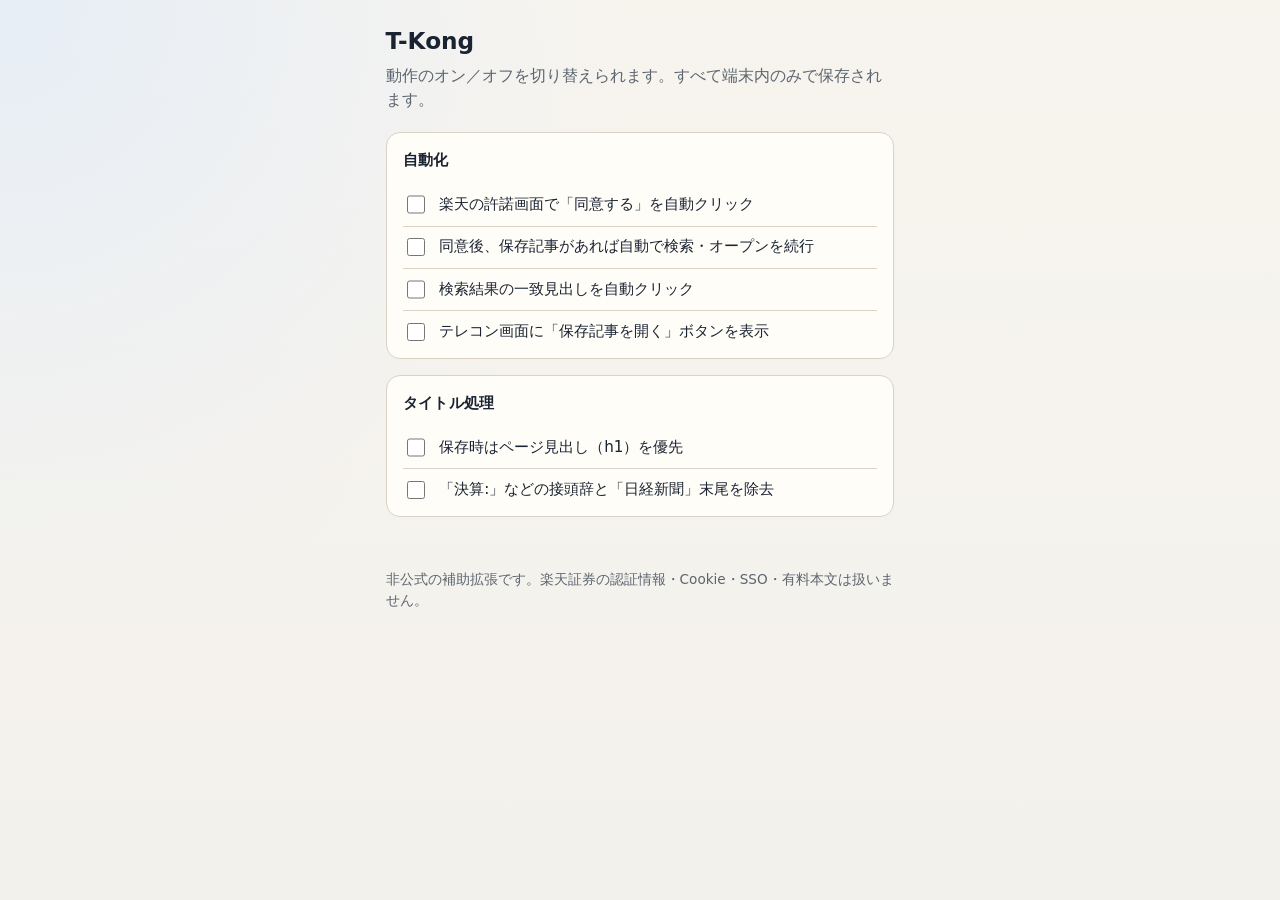
==== options/options.html @ 13707f0f "Initial public release of T-Kong. Firefox for Android helper that locally saves Nikkei article metad" ====
<!DOCTYPE html>
<html lang="ja">
  <head>
    <meta charset="utf-8" />
    <meta name="viewport" content="width=device-width, initial-scale=1" />
    <title>T-Kong 設定</title>
    <link rel="stylesheet" href="options.css" />
  </head>
  <body>
    <main>
      <h1>T-Kong</h1>
      <p class="lead">動作のオン／オフを切り替えられます。すべて端末内のみで保存されます。</p>

      <section>
        <h2>自動化</h2>
        <label>
          <input type="checkbox" id="autoConsent" />
          楽天の許諾画面で「同意する」を自動クリック
        </label>
        <label>
          <input type="checkbox" id="autoOpenAfterConsent" />
          同意後、保存記事があれば自動で検索・オープンを続行
        </label>
        <label>
          <input type="checkbox" id="autoClickResult" />
          検索結果の一致見出しを自動クリック
        </label>
        <label>
          <input type="checkbox" id="showFloatingButton" />
          テレコン画面に「保存記事を開く」ボタンを表示
        </label>
      </section>

      <section>
        <h2>タイトル処理</h2>
        <label>
          <input type="checkbox" id="preferHeadline" />
          保存時はページ見出し（h1）を優先
        </label>
        <label>
          <input type="checkbox" id="stripTitlePrefixes" />
          「決算:」などの接頭辞と「日経新聞」末尾を除去
        </label>
      </section>

      <p id="status" class="status" aria-live="polite"></p>
      <p class="note">
        非公式の補助拡張です。楽天証券の認証情報・Cookie・SSO・有料本文は扱いません。
      </p>
    </main>
    <script src="../shared/settings.js"></script>
    <script src="options.js"></script>
  </body>
</html>
---- options/options.css ----
:root {
  color-scheme: light;
  --bg: #f3f1ec;
  --ink: #1a2332;
  --muted: #5c6570;
  --card: #fffdf8;
  --line: #d9d2c5;
  --accent: #1a2332;
}

* {
  box-sizing: border-box;
}

body {
  margin: 0;
  font: 16px/1.5 system-ui, sans-serif;
  color: var(--ink);
  background:
    radial-gradient(circle at top left, #e7eef6 0, transparent 40%),
    linear-gradient(180deg, #f7f4ee, var(--bg));
  min-height: 100vh;
}

main {
  max-width: 34rem;
  margin: 0 auto;
  padding: 1.5rem 1.1rem 2.5rem;
}

h1 {
  margin: 0 0 0.35rem;
  font-size: 1.45rem;
}

.lead,
.note,
.status {
  color: var(--muted);
}

.lead {
  margin: 0 0 1.25rem;
}

section {
  background: var(--card);
  border: 1px solid var(--line);
  border-radius: 14px;
  padding: 1rem 1rem 0.35rem;
  margin-bottom: 1rem;
}

h2 {
  margin: 0 0 0.75rem;
  font-size: 0.95rem;
  letter-spacing: 0.02em;
}

label {
  display: grid;
  grid-template-columns: auto 1fr;
  gap: 0.7rem;
  align-items: start;
  padding: 0.55rem 0;
  border-top: 1px solid var(--line);
  font-size: 0.95rem;
}

label:first-of-type {
  border-top: 0;
}

input[type="checkbox"] {
  width: 1.15rem;
  height: 1.15rem;
  margin-top: 0.15rem;
}

.status {
  min-height: 1.5rem;
  margin: 0.25rem 0 0.75rem;
}

.note {
  font-size: 0.85rem;
  margin: 0;
}
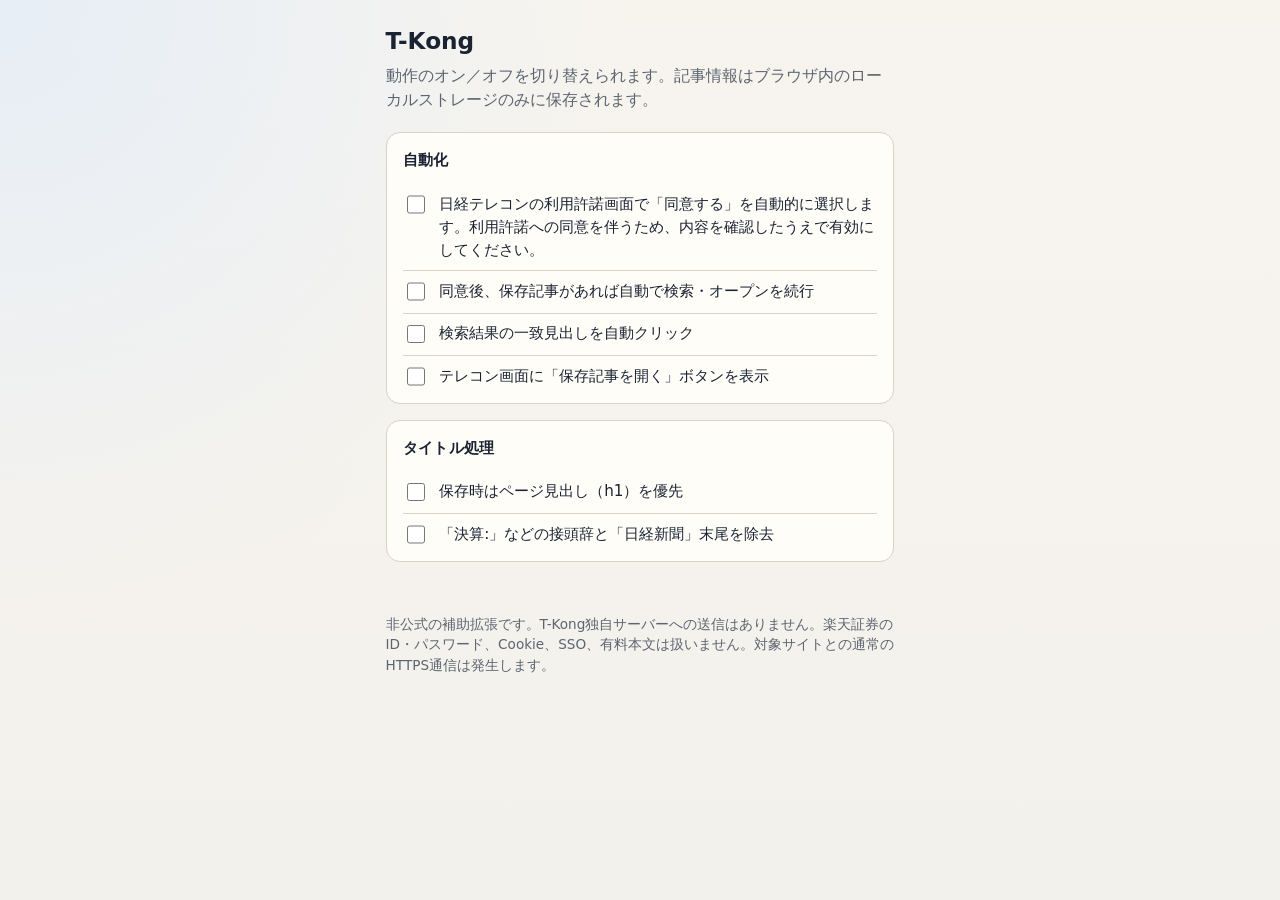
==== commit 7d485204: "Release 0.3.2: safer defaults and more resilient pending article flow. Turn auto-consent off by defa" ====
--- a/options/options.html
+++ b/options/options.html
@@ -9,13 +9,15 @@
   <body>
     <main>
       <h1>T-Kong</h1>
-      <p class="lead">動作のオン／オフを切り替えられます。すべて端末内のみで保存されます。</p>
+      <p class="lead">動作のオン／オフを切り替えられます。記事情報はブラウザ内のローカルストレージのみに保存されます。</p>
 
       <section>
         <h2>自動化</h2>
         <label>
           <input type="checkbox" id="autoConsent" />
-          楽天の許諾画面で「同意する」を自動クリック
+          <span>
+            日経テレコンの利用許諾画面で「同意する」を自動的に選択します。利用許諾への同意を伴うため、内容を確認したうえで有効にしてください。
+          </span>
         </label>
         <label>
           <input type="checkbox" id="autoOpenAfterConsent" />
@@ -45,7 +47,7 @@
 
       <p id="status" class="status" aria-live="polite"></p>
       <p class="note">
-        非公式の補助拡張です。楽天証券の認証情報・Cookie・SSO・有料本文は扱いません。
+        非公式の補助拡張です。T-Kong独自サーバーへの送信はありません。楽天証券のID・パスワード、Cookie、SSO、有料本文は扱いません。対象サイトとの通常のHTTPS通信は発生します。
       </p>
     </main>
     <script src="../shared/settings.js"></script>
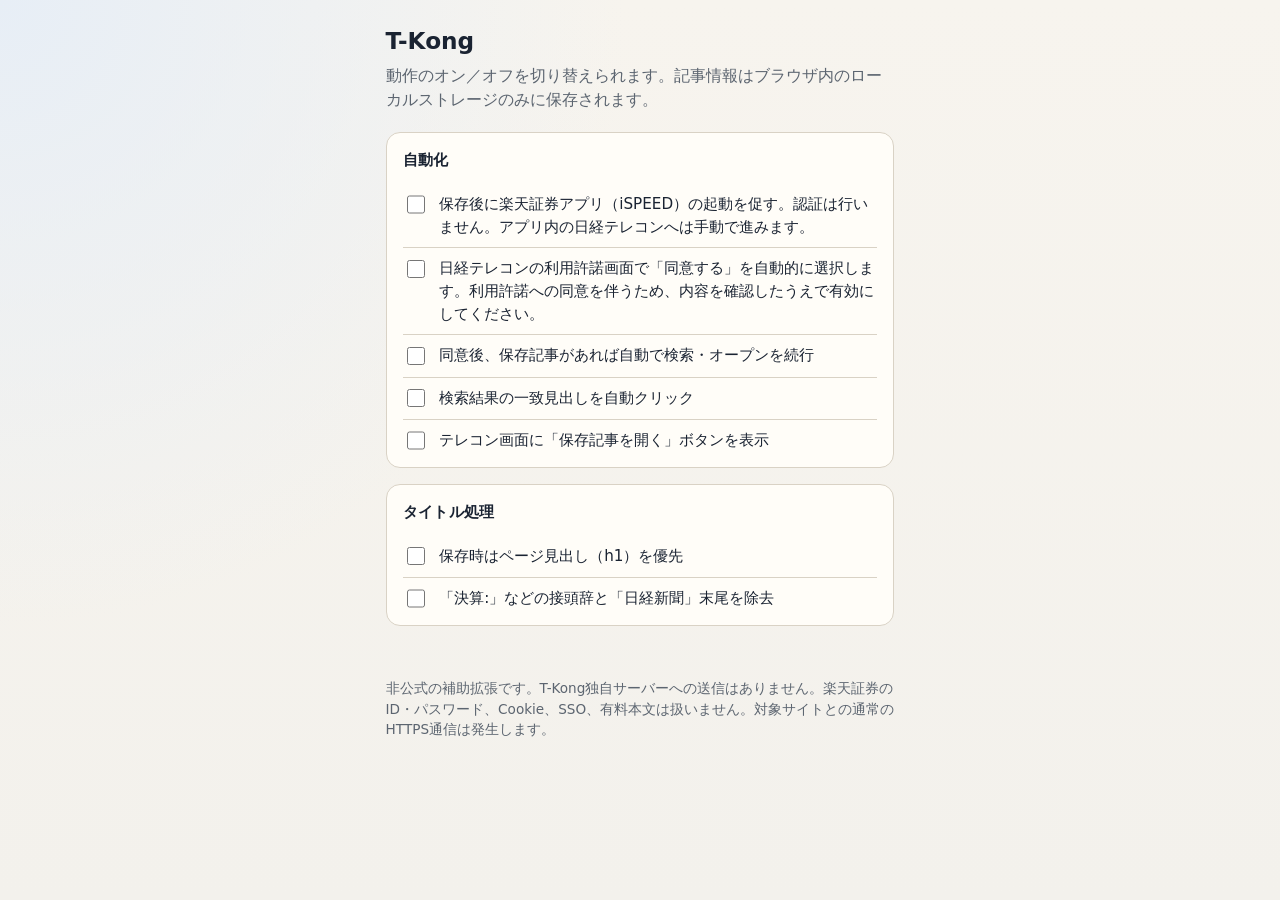
==== commit c7118190: "Prompt opening the Rakuten Securities app after saving an article. Uses an Android intent to launch " ====
--- a/options/options.html
+++ b/options/options.html
@@ -13,6 +13,10 @@
 
       <section>
         <h2>自動化</h2>
+        <label>
+          <input type="checkbox" id="openBrokerAppAfterSave" />
+          保存後に楽天証券アプリ（iSPEED）の起動を促す。認証は行いません。アプリ内の日経テレコンへは手動で進みます。
+        </label>
         <label>
           <input type="checkbox" id="autoConsent" />
           <span>
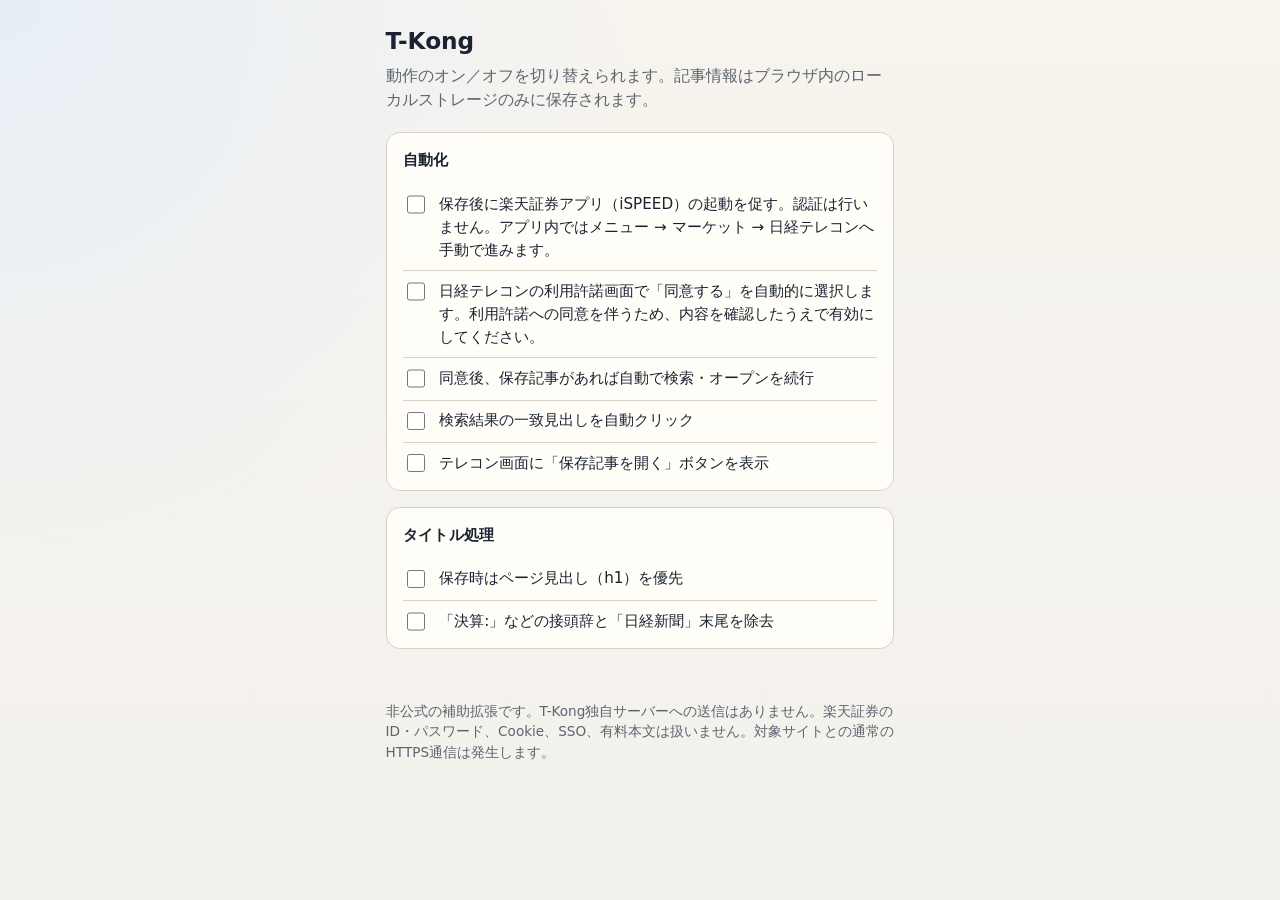
==== commit 9b97b49f: "Release 0.3.4: open iSPEED via ispeed://launch and document Firefox defaults. Avoid Play Store fallb" ====
--- a/options/options.html
+++ b/options/options.html
@@ -15,7 +15,7 @@
         <h2>自動化</h2>
         <label>
           <input type="checkbox" id="openBrokerAppAfterSave" />
-          保存後に楽天証券アプリ（iSPEED）の起動を促す。認証は行いません。アプリ内の日経テレコンへは手動で進みます。
+          保存後に楽天証券アプリ（iSPEED）の起動を促す。認証は行いません。アプリ内ではメニュー → マーケット → 日経テレコンへ手動で進みます。
         </label>
         <label>
           <input type="checkbox" id="autoConsent" />
